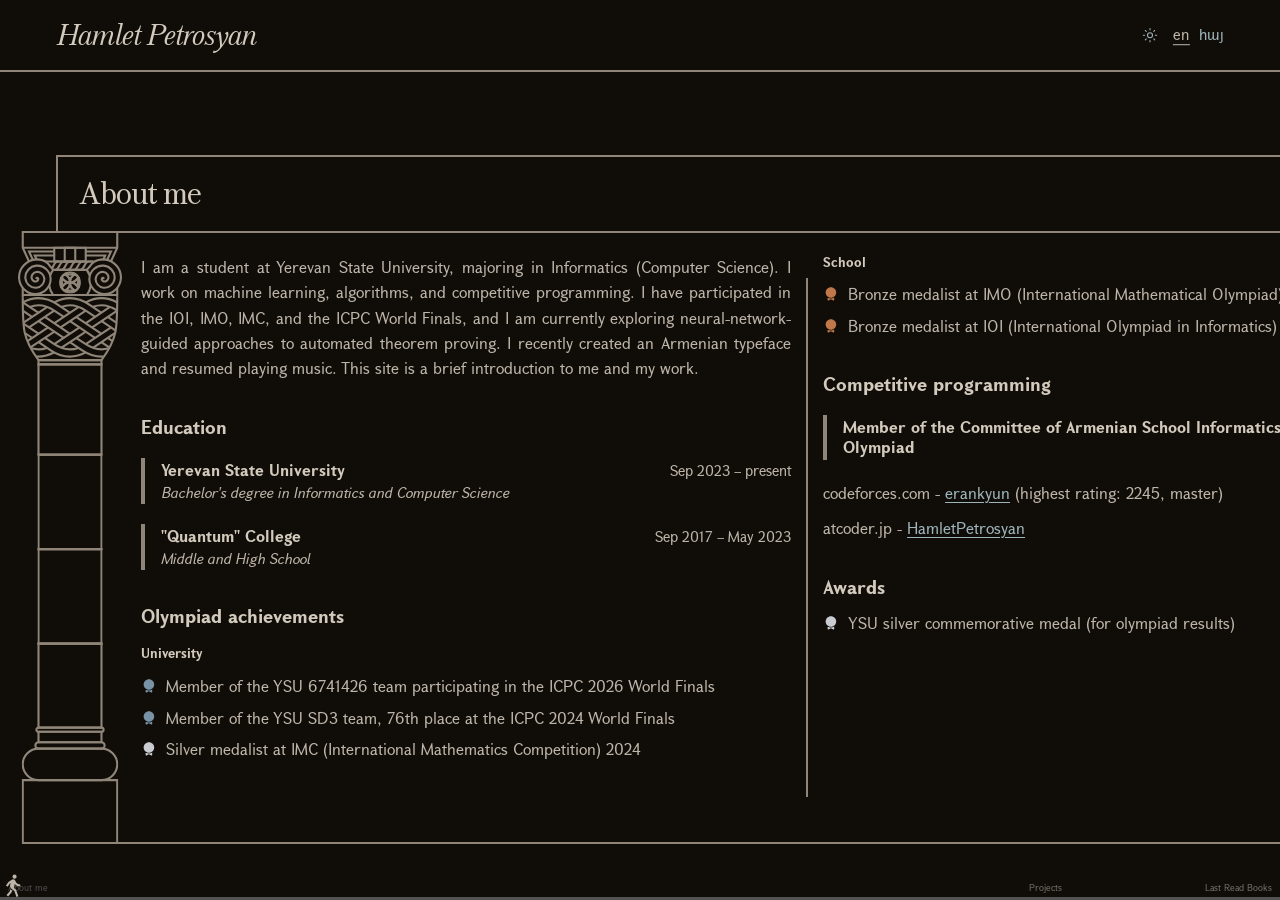
==== en/index.html @ bf43d692 "Deploy website 2026-11-23" ====
<!doctype html>
<html lang="en">
  <head>
    <meta charset="utf-8">
    <meta name="viewport" content="width=device-width, initial-scale=1">
    <meta name="theme-color" content="#100C08">
    <meta
      name="description"
      content="The personal website of Hamlet Petrosyan."
    >
    <title>Hamlet Petrosyan</title>
    <script>
      (() => {
        let theme = "dark";
        try {
          if (localStorage.getItem("theme") === "light") theme = "light";
        } catch {
          // Storage can be unavailable in private or restricted contexts.
        }
        document.documentElement.dataset.theme = theme;
        document
          .querySelector('meta[name="theme-color"]')
          ?.setAttribute("content", theme === "light" ? "#F4EFE6" : "#100C08");
      })();
    </script>
    <link rel="stylesheet" href="../styles.css?v=1263e4d17e">
  </head>
  <body>
    <header class="masthead">
      <h1 class="masthead__name">Hamlet Petrosyan</h1>
      <div class="masthead__tools">
        <button
          class="theme-toggle"
          type="button"
          data-theme-toggle
          aria-label="Switch to light mode"
          aria-pressed="false"
        >
          <svg class="theme-toggle__sun" viewBox="0 0 24 24" aria-hidden="true" focusable="false">
            <circle cx="12" cy="12" r="3.75"></circle>
            <path d="M12 2v2M12 20v2M4.93 4.93l1.41 1.41M17.66 17.66l1.41 1.41M2 12h2M20 12h2M4.93 19.07l1.41-1.41M17.66 6.34l1.41-1.41"></path>
          </svg>
          <svg class="theme-toggle__moon" viewBox="0 0 24 24" aria-hidden="true" focusable="false">
            <path d="M20 15.5A8.5 8.5 0 0 1 8.5 4a8.5 8.5 0 1 0 11.5 11.5Z"></path>
          </svg>
        </button>
        <nav class="language-switcher" aria-label="Language">
          <a class="language-switcher__option" href="./" lang="en" aria-current="page">en</a>
          <a class="language-switcher__option" href="../hy/" lang="hy" aria-current="false">հայ</a>
        </nav>
      </div>
    </header>

    <main class="page-shell" id="page-scroll" tabindex="0" aria-label="Page sections">
      <div class="page-grid">
        <section class="panel panel--about" aria-labelledby="about-heading">
          <header class="panel__heading">
            <h2 id="about-heading" tabindex="-1">About me</h2>
          </header>
          <div class="panel__body" data-pillar-body>
            <span class="panel__pillar" aria-hidden="true"></span>
            <div class="panel__copy"><p>I am a student at Yerevan State University, majoring in Informatics (Computer Science). I work on machine learning, algorithms, and competitive programming. I have participated in the IOI, IMO, IMC, and the ICPC World Finals, and I am currently exploring neural-network-guided approaches to automated theorem proving. I recently created an Armenian typeface and resumed playing music. This site is a brief introduction to me and my work.</p>
<div class="heading-group"><h3 id="education">Education</h3>
<article class="entry">
  <div class="entry__main">
    <h3 class="entry__title">Yerevan State University</h3>
    <div class="entry__subtitle">Bachelor&#39;s degree in Informatics and Computer Science</div>
  </div>
  <div class="entry__period">Sep 2023 – present</div>
</article></div>
<article class="entry">
  <div class="entry__main">
    <h3 class="entry__title">&quot;Quantum&quot; College</h3>
    <div class="entry__subtitle">Middle and High School</div>
  </div>
  <div class="entry__period">Sep 2017 – May 2023</div>
</article>
<div class="heading-group"><h3 id="olympiad-achievements">Olympiad achievements</h3>
<h5 id="university">University</h5>
<ul class="medal-list"><li class="medal-list__item medal-list__item--blue">
  <svg class="medal-list__icon" viewBox="0 0 24 24" aria-hidden="true" focusable="false">
  <path fill="currentColor" d="M12 18c4.41 0 8-3.59 8-8s-3.59-8-8-8s-8 3.59-8 8s3.59 8 8 8"/>
  <path fill="currentColor" d="M7 17.48V21c0 .35.18.67.47.85s.66.2.97.04l3.55-1.78l3.55 1.78a.997.997 0 0 0 1.45-.89v-3.52c-1.43.96-3.15 1.52-5 1.52s-3.57-.56-5-1.52Z"/>
</svg>
  <span>Member of the YSU 6741426 team participating in the ICPC 2026 World Finals</span>
</li>
<li class="medal-list__item medal-list__item--blue">
  <svg class="medal-list__icon" viewBox="0 0 24 24" aria-hidden="true" focusable="false">
  <path fill="currentColor" d="M12 18c4.41 0 8-3.59 8-8s-3.59-8-8-8s-8 3.59-8 8s3.59 8 8 8"/>
  <path fill="currentColor" d="M7 17.48V21c0 .35.18.67.47.85s.66.2.97.04l3.55-1.78l3.55 1.78a.997.997 0 0 0 1.45-.89v-3.52c-1.43.96-3.15 1.52-5 1.52s-3.57-.56-5-1.52Z"/>
</svg>
  <span>Member of the YSU SD3 team, 76th place at the ICPC 2024 World Finals</span>
</li>
<li class="medal-list__item medal-list__item--silver">
  <svg class="medal-list__icon" viewBox="0 0 24 24" aria-hidden="true" focusable="false">
  <path fill="currentColor" d="M12 18c4.41 0 8-3.59 8-8s-3.59-8-8-8s-8 3.59-8 8s3.59 8 8 8"/>
  <path fill="currentColor" d="M7 17.48V21c0 .35.18.67.47.85s.66.2.97.04l3.55-1.78l3.55 1.78a.997.997 0 0 0 1.45-.89v-3.52c-1.43.96-3.15 1.52-5 1.52s-3.57-.56-5-1.52Z"/>
</svg>
  <span>Silver medalist at IMC (International Mathematics Competition) 2024</span>
</li></ul></div>
<div class="heading-group"><h5 id="school">School</h5>
<ul class="medal-list"><li class="medal-list__item medal-list__item--bronze">
  <svg class="medal-list__icon" viewBox="0 0 24 24" aria-hidden="true" focusable="false">
  <path fill="currentColor" d="M12 18c4.41 0 8-3.59 8-8s-3.59-8-8-8s-8 3.59-8 8s3.59 8 8 8"/>
  <path fill="currentColor" d="M7 17.48V21c0 .35.18.67.47.85s.66.2.97.04l3.55-1.78l3.55 1.78a.997.997 0 0 0 1.45-.89v-3.52c-1.43.96-3.15 1.52-5 1.52s-3.57-.56-5-1.52Z"/>
</svg>
  <span>Bronze medalist at IMO (International Mathematical Olympiad) 2024</span>
</li>
<li class="medal-list__item medal-list__item--bronze">
  <svg class="medal-list__icon" viewBox="0 0 24 24" aria-hidden="true" focusable="false">
  <path fill="currentColor" d="M12 18c4.41 0 8-3.59 8-8s-3.59-8-8-8s-8 3.59-8 8s3.59 8 8 8"/>
  <path fill="currentColor" d="M7 17.48V21c0 .35.18.67.47.85s.66.2.97.04l3.55-1.78l3.55 1.78a.997.997 0 0 0 1.45-.89v-3.52c-1.43.96-3.15 1.52-5 1.52s-3.57-.56-5-1.52Z"/>
</svg>
  <span>Bronze medalist at IOI (International Olympiad in Informatics) 2023</span>
</li></ul></div>
<div class="heading-group"><h3 id="competitive-programming">Competitive programming</h3>
<article class="entry">
  <div class="entry__main">
    <h3 class="entry__title">Member of the Committee of Armenian School Informatics Olympiad</h3>
    
  </div>
  <div class="entry__period">Sep 2024 – present</div>
</article></div>
<p>codeforces.com - <a href="https://codeforces.com/profile/erankyun">erankyun</a> (highest rating: 2245, master)</p>
<p>atcoder.jp - <a href="https://atcoder.jp/users/HamletPetrosyan">HamletPetrosyan</a></p>
<div class="heading-group"><h3 id="awards">Awards</h3>
<ul class="medal-list"><li class="medal-list__item medal-list__item--silver">
  <svg class="medal-list__icon" viewBox="0 0 24 24" aria-hidden="true" focusable="false">
  <path fill="currentColor" d="M12 18c4.41 0 8-3.59 8-8s-3.59-8-8-8s-8 3.59-8 8s3.59 8 8 8"/>
  <path fill="currentColor" d="M7 17.48V21c0 .35.18.67.47.85s.66.2.97.04l3.55-1.78l3.55 1.78a.997.997 0 0 0 1.45-.89v-3.52c-1.43.96-3.15 1.52-5 1.52s-3.57-.56-5-1.52Z"/>
</svg>
  <span>YSU silver commemorative medal (for olympiad results)</span>
</li></ul></div></div>
          </div>
        </section>

        <section class="panel panel--projects" aria-labelledby="projects-heading">
          <header class="panel__heading">
            <h2 id="projects-heading" tabindex="-1">Projects</h2>
          </header>
          <div class="panel__body" data-pillar-body>
            <span class="panel__pillar" aria-hidden="true"></span>
            <div class="panel__copy"><div class="heading-group"><h4 id="academic">Academic</h4>
<article class="project-card project-card--static project-card--text-only">
  <span class="project-card__content">
    <span class="project-card__title">Accelerating Automated Theorem-Proving Programs with Neural Guidance</span>
    <span class="project-card__description">Ongoing research</span>
    
  </span></article></div>
<div class="heading-group"><h4 id="personal">Personal</h4>
<a class="project-card project-card--text-only" href="https://erankyun.github.io/Sharqayin/">
  <span class="project-card__content">
    <span class="project-card__title">&quot;Sharqayin&quot; Typeface</span>
    <span class="project-card__description">Armenian letters, numerals, and selected punctuation marks</span>
    <span class="project-card__specimen" style="font-family: &quot;Sharqayin&quot;">Շարքային Աա Բբ Գգ Դդ Եե Զզ Էէ Ըը 0123456789</span>
  </span></a></div>
<a class="project-card project-card--text-only" href="https://hamletpetrosyan.am/">
  <span class="project-card__content">
    <span class="project-card__title">This Website</span>
    <span class="project-card__description">Presenting myself, pillar sketching</span>
    
  </span></a></div>
          </div>
        </section>

        <section class="panel panel--lastread" aria-labelledby="lastread-heading">
          <header class="panel__heading">
            <h2 id="lastread-heading" tabindex="-1">Last Read Books</h2>
          </header>
          <div class="panel__body" data-pillar-body>
            <span class="panel__pillar" aria-hidden="true"></span>
            <div class="panel__copy"><ul class="book-list"><li class="book">
  <span class="book__title">Improv Wisdom</span>
  <span class="book__author">Patricia Ryan Madson</span>
  
</li>
<li class="book">
  <span class="book__title">The Other Classical Musics: Fifteen Great Traditions</span>
  <span class="book__author">Michael Church</span>
  <span class="book__status">(paused)</span>
</li>
<li class="book">
  <span class="book__title">We Need To Talk: How to Have Conversations that Matter</span>
  <span class="book__author">Celeste Headlee</span>
  
</li>
<li class="book">
  <span class="book__title">Nexus: A Brief History of Information Networks from the Stone...</span>
  <span class="book__author">Yuval Noah Harari</span>
  
</li>
<li class="book">
  <span class="book__title">Ashes of Our Fathers: Inside the Fall of Nagorno-Karabakh</span>
  <span class="book__author">Gabriel Gavin</span>
  
</li></ul></div>
          </div>
        </section>
      </div>
    </main>

    <div class="scroll-progress" id="scroll-progress">
      <div
        class="scroll-progress__sections"
        id="scroll-progress-sections"
        role="group"
        aria-label="Page sections"
      ></div>
      <span
        class="scroll-progress__track"
        id="scroll-progress-track"
        role="progressbar"
        aria-label="Reading progress"
        aria-valuemin="0"
        aria-valuemax="100"
        aria-valuenow="0"
      >
        <span class="scroll-progress__fill"></span>
      </span>
      <span class="scroll-progress__scrubber" aria-hidden="true"></span>
      <svg class="scroll-progress__walker" viewBox="0 0 24 24" aria-hidden="true" focusable="false">
        <path d="m7.617 8.712 3.205-2.328A2 2 0 0 1 12.065 6a2.62 2.62 0 0 1 2.427 1.82q.279.875.51 1.181A5 5 0 0 0 19 11v2a6.99 6.99 0 0 1-5.401-2.547l-.698 3.956 2.061 1.729 2.223 6.108-1.88.684-2.039-5.604-3.39-2.845a2 2 0 0 1-.714-1.904l.509-2.885-.677.492-2.127 2.928-1.618-1.176L7.6 8.7zM13.5 5.5a2 2 0 1 1 0-4 2 2 0 0 1 0 4m-2.97 13.181-3.214 3.83-1.532-1.285 2.975-3.546.746-2.18 1.791 1.5z" />
      </svg>
    </div>

    <script
      src="../scroll.js?v=1263e4d17e"
      data-pillar-assets="../pillar1/"
      type="module"
    ></script>
  </body>
</html>
---- styles.css ----
@font-face {
  font-family: "GHEA Mariam";
  src: url("./fonts/GHEAMariamReg.woff2") format("woff2");
  font-style: normal;
  font-weight: 400;
  font-display: swap;
}

@font-face {
  font-family: "GHEA Mariam";
  src: url("./fonts/GHEAMariamRIt.woff2") format("woff2");
  font-style: italic;
  font-weight: 400;
  font-display: swap;
}

@font-face {
  font-family: "GHEA Mariam";
  src: url("./fonts/GHEAMariamBld.woff2") format("woff2");
  font-style: normal;
  font-weight: 700;
  font-display: swap;
}

@font-face {
  font-family: "GHEA Mariam";
  src: url("./fonts/GHEAMariamBlit.woff2") format("woff2");
  font-style: italic;
  font-weight: 700;
  font-display: swap;
}

@font-face {
  font-family: "Mardoto";
  src: url("./fonts/Mardoto-Regular.woff2") format("woff2");
  font-style: normal;
  font-weight: 400;
  font-display: swap;
}

@font-face {
  font-family: "Mardoto";
  src: url("./fonts/Mardoto-Italic.woff2") format("woff2");
  font-style: italic;
  font-weight: 400;
  font-display: swap;
}

@font-face {
  font-family: "Mardoto";
  src: url("./fonts/Mardoto-Bold.woff2") format("woff2");
  font-style: normal;
  font-weight: 700;
  font-display: swap;
}

@font-face {
  font-family: "Mardoto";
  src: url("./fonts/Mardoto-BoldItalic.woff2") format("woff2");
  font-style: italic;
  font-weight: 700;
  font-display: swap;
}

@font-face {
  font-family: "Iosevka Etoile";
  src: url("./fonts/IosevkaEtoile-Light.woff2") format("woff2");
  font-style: normal;
  font-weight: 300;
  font-display: swap;
}

@font-face {
  font-family: "Iosevka Etoile";
  src: url("./fonts/IosevkaEtoile-LightItalic.woff2") format("woff2");
  font-style: italic;
  font-weight: 300;
  font-display: swap;
}

@font-face {
  font-family: "Iosevka Etoile";
  src: url("./fonts/IosevkaEtoile-Bold.woff2") format("woff2");
  font-style: normal;
  font-weight: 700;
  font-display: swap;
}

@font-face {
  font-family: "Iosevka Etoile";
  src: url("./fonts/IosevkaEtoile-BoldItalic.woff2") format("woff2");
  font-style: italic;
  font-weight: 700;
  font-display: swap;
}

@font-face {
  font-family: "GHEA Grapalat";
  src: url("./fonts/GHEAGrapalat-Regular.woff2") format("woff2");
  font-style: normal;
  font-weight: 400;
  font-display: swap;
}

@font-face {
  font-family: "GHEA Grapalat";
  src: url("./fonts/GHEAGrapalat-Italic.woff2") format("woff2");
  font-style: italic;
  font-weight: 400;
  font-display: swap;
}

@font-face {
  font-family: "GHEA Grapalat";
  src: url("./fonts/GHEAGrapalat-Bold.woff2") format("woff2");
  font-style: normal;
  font-weight: 700;
  font-display: swap;
}

@font-face {
  font-family: "GHEA Grapalat";
  src: url("./fonts/GHEAGrapalat-BoldItalic.woff2") format("woff2");
  font-style: italic;
  font-weight: 700;
  font-display: swap;
}

@font-face {
  font-family: "Sharqayin";
  src: url("./fonts/Sharqayin-Regular-VF.woff2") format("woff2");
  font-style: normal;
  font-weight: 400 900;
  font-display: swap;
}

:root {
  color-scheme: dark;
  --color-background: #100c08;
  --color-text: #bdb5a9;
  --color-heading: #d2cabc;
  --color-structure: #8f8578;
  --color-link: #9db4ba;
  --color-accent: #d6a56d;
  --color-muted: #535353;
  --medal-gold: #d6a56d;
  --medal-silver: #c9cdd1;
  --medal-bronze: #c0784b;
  --medal-blue: #7893a6;
  --border-width: 2px;
  --masthead-height: clamp(4.5rem, 5vw, 5.15rem);
  --progress-area-height: 3.5rem;
  --progress-track-height: 3px;
  --column-gap: clamp(1.5rem, 2.5vw, 2.75rem);
  --pillar-copy-gap: clamp(0.75rem, 1.5vw, 1.25rem);
  --page-width: 1720px;
  --body-font: "GHEA Mariam", "Times New Roman", Georgia, serif;
  --content-font: "GHEA Grapalat", "Mardoto", serif;
}

:root[data-theme="light"] {
  color-scheme: light;
  --color-background: #f4efe6;
  --color-text: #3a332b;
  --color-heading: #211b16;
  --color-structure: #8b7e6b;
  --color-link: #386b78;
  --color-accent: #8a5b28;
  --color-muted: #756a5c;
  --medal-gold: #a56b22;
  --medal-silver: #7d8588;
  --medal-bronze: #9a5c32;
  --medal-blue: #3e7380;
}


*,
*::before,
*::after {
  box-sizing: border-box;
}

html {
  min-width: 320px;
  background: var(--color-background);
  scroll-behavior: smooth;
}

body {
  min-width: 320px;
  min-height: 100vh;
  margin: 0;
  background: var(--color-background);
  color: var(--color-text);
  font-family: var(--body-font);
  font-size: clamp(1.1rem, 1.3vw, 1.38rem);
  font-weight: 400;
  line-height: 1.48;
  text-rendering: optimizeLegibility;
}

::selection {
  background: var(--color-accent);
  color: var(--color-background);
}

.masthead {
  position: relative;
  display: flex;
  min-height: var(--masthead-height);
  height: var(--masthead-height);
  align-items: center;
  justify-content: flex-start;
  padding: 0 1rem;
  border-bottom: var(--border-width) solid var(--color-structure);
}

.masthead__name {
  margin: 0;
  color: var(--color-heading);
  font-size: clamp(1.7rem, 2.25vw, 2.2rem);
  font-style: italic;
  font-weight: 400;
  letter-spacing: -0.035em;
  line-height: 1.15;
  text-align: left;
}

.masthead__tools {
  position: absolute;
  top: 50%;
  right: clamp(1.1rem, 4.4vw, 4.75rem);
  display: flex;
  align-items: center;
  gap: 0.9rem;
  transform: translateY(-50%);
}

.language-switcher {
  display: flex;
  align-items: center;
  gap: 0.55rem;
  font-family: var(--content-font);
  font-size: 0.95rem;
  font-weight: 400;
  line-height: 1;
}

.theme-toggle {
  display: inline-flex;
  width: 1.1rem;
  height: 1.1rem;
  align-items: center;
  justify-content: center;
  padding: 0;
  border: 0;
  background: none;
  color: var(--color-link);
  cursor: pointer;
}

.theme-toggle:hover {
  color: var(--color-heading);
}

.theme-toggle:focus-visible {
  outline: 1px solid var(--color-accent);
  outline-offset: 3px;
}

.theme-toggle svg {
  width: 1rem;
  height: 1rem;
}

.theme-toggle__sun,
.theme-toggle__moon {
  fill: none;
  stroke: currentColor;
  stroke-linecap: round;
  stroke-linejoin: round;
  stroke-width: 1.6;
}

.theme-toggle__sun {
  display: block;
}

.theme-toggle__moon {
  display: none;
  fill: currentColor;
  stroke: none;
}

:root[data-theme="light"] .theme-toggle__sun {
  display: none;
}

:root[data-theme="light"] .theme-toggle__moon {
  display: block;
}

.language-switcher__option {
  color: var(--color-link);
  opacity: 1;
  text-decoration: none;
}

.language-switcher__option[aria-current="page"] {
  color: var(--color-text);
  opacity: 1;
  text-decoration: underline;
  text-underline-offset: 0.28em;
}

.language-switcher__option:hover {
  color: var(--color-text);
  opacity: 1;
  text-decoration: underline;
  text-underline-offset: 0.28em;
}

.page-shell {
  width: 100%;
  margin: 0;
  padding: 2rem 1rem calc(var(--progress-area-height) + 1rem);
  overflow: visible;
}

.page-grid {
  display: block;
  width: 100%;
  height: auto;
}

.panel {
  position: relative;
  min-width: 0;
  width: 100%;
  height: auto;
  margin: 0 0 clamp(2.5rem, 6vw, 4rem);
  border: var(--pillar-line-width, var(--border-width)) solid var(--color-structure);
  border-left: 0;
  border-bottom: 0;
  isolation: isolate;
}

.panel--about {
  grid-area: about;
}

.panel--projects {
  grid-area: projects;
}

.panel__heading {
  flex: 0 0 auto;
  padding: clamp(1rem, 1.5vw, 1.4rem) clamp(1.15rem, 1.6vw, 1.55rem);
  padding-bottom: calc(
    clamp(1rem, 1.5vw, 1.4rem) + var(--pillar-line-width, var(--border-width))
  );
  border-left: var(--pillar-line-width, var(--border-width)) solid var(--color-structure);
}

.panel__heading h2 {
  margin: 0;
  color: var(--color-heading);
  font-size: clamp(1.8rem, 2.35vw, 2.5rem);
  font-weight: 400;
  letter-spacing: -0.035em;
  line-height: 1.12;
}

.panel__body {
  position: relative;
  min-height: 0;
  padding: clamp(1.25rem, 1.8vw, 1.8rem);
}

.panel__body::before,
.panel__body::after {
  position: absolute;
  z-index: 1;
  right: 0;
  left: 0;
  height: var(--pillar-line-width, var(--border-width));
  background: var(--color-structure);
  content: "";
  pointer-events: none;
}

.panel__body::before {
  top: 0;
}

.panel__body::after {
  bottom: 0;
}

.panel__pillar {
  position: absolute;
  z-index: 2;
  top: 0;
  left: clamp(-2.75rem, -3vw, -1.5rem);
  width: clamp(6.5rem, 7.5vw, 7.7rem);
  height: 0;
  pointer-events: none;
}

.panel__pillar-svg {
  display: block;
  width: 100%;
  height: 100%;
  color: var(--color-structure);
}

.panel__copy {
  position: relative;
  z-index: 3;
  margin-inline-start: 0;
  width: auto;
  max-width: none;
  height: auto;
  font-family: var(--content-font);
  font-size: 0.9em;
  font-weight: 400;
  line-height: 1.6;
  column-count: 1;
  column-width: auto;
  column-gap: 0;
  column-fill: auto;
}

.panel__body.has-pillar .panel__copy {
  margin-inline-start: var(--pillar-copy-offset, clamp(4.2rem, 5vw, 5.2rem));
}

.panel__copy--measure {
  position: absolute !important;
  z-index: -1 !important;
  top: 0 !important;
  left: -100000px !important;
  display: block !important;
  height: auto !important;
  min-height: 0 !important;
  max-width: none !important;
  margin: 0 !important;
  column-count: 1 !important;
  column-width: auto !important;
  column-gap: 0 !important;
  column-fill: auto !important;
  visibility: hidden !important;
  pointer-events: none !important;
}

.panel__copy p {
  margin: 0 0 0.65em;
  text-align: justify;
  text-indent: 0;
  text-justify: inter-word;
  hyphens: auto;
}

.heading-group {
  break-inside: avoid;
}

.panel__copy > :is(h2, h3, h4, h5, h6),
.panel__copy > .heading-group > :is(h2, h3, h4, h5, h6) {
  margin: 1.35em 0 0.45em;
  color: var(--color-heading);
  line-height: 1.2;
  break-after: avoid;
  break-inside: avoid;
}

.panel__copy strong {
  color: var(--color-heading);
}

.panel__copy > :is(h2, h3),
.panel__copy > .heading-group > :is(h2, h3) {
  margin-top: 1.9em;
}

.panel__copy > :is(h2, h3, h4, h5, h6):first-child,
.panel__copy > .heading-group:first-child > :is(h2, h3, h4, h5, h6) {
  margin-top: 0;
}

.panel__copy p:last-child {
  margin-bottom: 0;
}

.entry {
  display: grid;
  grid-template-columns: minmax(0, 1fr) auto;
  gap: 1rem 2rem;
  margin: 1.25rem 0;
  padding: 0.1rem 0 0.1rem 1rem;
  border-left: 4px solid var(--color-structure);
  break-inside: avoid;
}

.entry__main {
  min-width: 0;
}

.entry__title {
  margin: 0;
  color: var(--color-heading);
  font-size: 1em;
  font-weight: 700;
  line-height: 1.3;
}

.entry__subtitle {
  margin-top: 0.15rem;
  font-size: 0.9em;
  font-style: italic;
  font-weight: 300;
  line-height: 1.4;
}

.entry__period {
  font-size: 0.92em;
  font-weight: 300;
  line-height: 1.4;
  text-align: right;
  white-space: nowrap;
}

.project-card {
  display: grid;
  grid-template-columns: 8rem minmax(0, 1fr);
  gap: 1.25rem;
  align-items: start;
  margin: 1.15rem 0;
  padding: 1rem;
  border: 1px solid var(--color-structure);
  color: var(--color-text);
  text-decoration: none;
  break-inside: avoid;
}

.project-card--text-only {
  grid-template-columns: minmax(0, 1fr);
}

a.project-card {
  cursor: pointer;
  transition: border-color 150ms ease;
}

a.project-card:hover {
  border-color: var(--color-accent);
}

a.project-card:hover .project-card__title {
  color: var(--color-accent);
}

a.project-card:focus-visible {
  outline: 2px solid var(--color-accent);
  outline-offset: 3px;
}

.project-card__media {
  display: flex;
  width: 100%;
  aspect-ratio: 4 / 5;
  align-items: center;
  justify-content: center;
  overflow: hidden;
  border: 1px solid var(--color-structure);
}

.project-card__image {
  display: block;
  width: 100%;
  height: 100%;
  object-fit: cover;
}

.project-card__content {
  display: block;
  min-width: 0;
}

.project-card__title {
  display: block;
  color: var(--color-heading);
  font-size: 1.15em;
  font-weight: 700;
  line-height: 1.3;
  transition: color 150ms ease;
}

.project-card__description {
  display: block;
  margin-top: 0.55rem;
  font-size: 0.92em;
  line-height: 1.45;
}

.project-card__specimen {
  display: block;
  margin-top: 0.8rem;
  padding-top: 0.65rem;
  border-top: 1px solid var(--color-structure);
  color: var(--color-heading);
  font-size: clamp(1.2em, 2.8vw, 1.65em);
  font-weight: 500;
  line-height: 1.35;
  overflow-wrap: anywhere;
}

.book-list {
  margin: 0.8em 0;
  padding-left: 1.2em;
}

.book {
  margin: 0.75rem 0;
  break-inside: avoid;
}

.book__title {
  display: block;
  color: var(--color-heading);
  font-weight: 700;
  line-height: 1.3;
}

.book__author {
  display: block;
  margin-top: 0.15rem;
  font-size: 0.92em;
  font-style: italic;
  line-height: 1.4;
}

.book__status {
  display: block;
  margin-top: 0.1rem;
  color: var(--color-muted);
  font-size: 0.82em;
  line-height: 1.4;
}

.medal-list {
  display: grid;
  gap: 0.5em;
  margin: 0.8em 0;
  padding: 0;
  list-style: none;
}

.medal-list__item {
  display: grid;
  grid-template-columns: 1em minmax(0, 1fr);
  gap: 0.6em;
  align-items: start;
  line-height: 1.5;
}

.medal-list__icon {
  display: block;
  width: 1em;
  height: 1em;
  margin-top: 0.26em;
  color: var(--medal-blue);
}

.medal-list__item--gold .medal-list__icon {
  color: var(--medal-gold);
}

.medal-list__item--silver .medal-list__icon {
  color: var(--medal-silver);
}

.medal-list__item--bronze .medal-list__icon {
  color: var(--medal-bronze);
}

.medal-list__item--blue .medal-list__icon {
  color: var(--medal-blue);
}

@media (max-width: 36rem) {
  .entry {
    grid-template-columns: 1fr;
  }

  .entry__period {
    margin-top: 0.15rem;
    text-align: left;
  }
}

.accent {
  color: var(--color-accent);
  font-style: italic;
}

a {
  color: var(--color-link);
  text-decoration-thickness: 0.07em;
  text-underline-offset: 0.16em;
}

a:hover {
  color: var(--color-text);
}

a:focus-visible {
  border-radius: 1px;
  outline: 2px solid var(--color-accent);
  outline-offset: 4px;
}

@media (min-width: 700px) {
  html,
  body {
    height: 100vh;
    height: 100dvh;
    min-height: 0;
    overflow: hidden;
  }

  body {
    display: flex;
    flex-direction: column;
  }

  .masthead {
    flex: 0 0 var(--masthead-height);
    height: var(--masthead-height);
    min-height: 0;
    padding-inline: clamp(1.1rem, 4.4vw, 4.75rem);
  }

  .page-shell {
    flex: 0 0 calc(100dvh - var(--masthead-height) - var(--progress-area-height));
    width: 100vw;
    max-width: none;
    height: calc(100dvh - var(--masthead-height) - var(--progress-area-height));
    min-height: 0;
    margin: 0;
    padding: clamp(1.5rem, 2.8vw, 2.75rem) clamp(1.1rem, 4.4vw, 4.75rem) 0;
    overflow-x: auto;
    overflow-y: hidden;
    overscroll-behavior-x: contain;
    scrollbar-width: none;
    outline: none;
  }

  .page-shell::-webkit-scrollbar {
    display: none;
  }

  .page-grid {
    display: flex;
    width: max-content;
    height: 100%;
    align-items: flex-end;
    gap: clamp(2.5rem, 4vw, 4rem);
  }

  .panel {
    display: flex;
    flex-direction: column;
    flex: 0 0 var(--panel-width, 100vw);
    width: var(--panel-width, 100vw);
    height: auto;
    min-width: 0;
    min-height: 0;
    margin: 0;
    overflow: visible;
  }

  .panel__body {
    flex: 1 1 auto;
    min-height: 0;
  }

  .panel__copy {
    height: 100%;
    max-width: none;
    column-count: 1;
    column-width: 65ch;
    column-gap: var(--column-gap);
    column-fill: auto;
    background-image: linear-gradient(
      to right,
      transparent calc(var(--divider-offset) - 1px),
      var(--color-structure) calc(var(--divider-offset) - 1px),
      var(--color-structure) calc(var(--divider-offset) + 1px),
      transparent calc(var(--divider-offset) + 1px)
    );
    background-position: 0 center;
    background-repeat: repeat-x;
    background-size: var(--column-step) calc(100% - 3rem);
  }

  .panel__copy > h3,
  .panel__copy > blockquote,
  .panel__copy > ul,
  .panel__copy > ol,
  .panel__copy > pre {
    break-inside: avoid;
  }
}

@media (max-width: 699px) {
  html,
  body {
    height: auto;
    min-height: 100vh;
    overflow-x: hidden;
    overflow-y: auto;
  }

  body {
    font-size: 1.08rem;
    line-height: 1.45;
  }

  .project-card {
    grid-template-columns: 6.5rem minmax(0, 1fr);
    gap: 1rem;
    padding: 0.85rem;
  }

  .project-card--text-only {
    grid-template-columns: minmax(0, 1fr);
  }

  .scroll-progress__sections {
    display: none;
  }

  .page-shell {
    height: auto;
    overflow: visible;
    padding: 2rem 1rem calc(var(--progress-area-height) + 1rem);
  }

  .page-grid {
    display: block;
    width: 100%;
    height: auto;
  }

  .panel {
    display: block;
    width: 100%;
    height: auto;
    min-width: 0;
    margin-bottom: clamp(2.5rem, 7vw, 4rem);
    overflow: visible;
  }

  .panel__body {
    display: block;
    height: auto;
    min-height: 0;
  }

  .panel__copy {
    width: auto;
    height: auto;
    max-width: 50rem;
    column-count: 1;
    column-width: auto;
    column-gap: 0;
    column-fill: balance;
  }

  .panel__heading {
    padding: 0.9rem 1rem;
  }

  .panel__heading h2 {
    font-size: 1.8rem;
  }

  .panel__body {
    padding: 1.15rem 0.9rem 1.35rem;
  }

  .panel__pillar {
    left: -0.7rem;
    width: 4.2rem;
  }

  .panel__body.has-pillar .panel__copy {
    margin-inline-start: var(--pillar-copy-offset, 4.25rem);
  }
}

@media (max-width: 23rem) {
  .masthead__name {
    font-size: 1.4rem;
  }

  .project-card {
    grid-template-columns: 1fr;
  }

  .project-card__media {
    width: 6.5rem;
  }

  .masthead__tools {
    right: 0.75rem;
    gap: 0.65rem;
  }

  .language-switcher {
    gap: 0.35rem;
    font-size: 0.78rem;
  }

  .page-shell {
    padding-inline: 0.75rem;
  }

  .panel__body {
    padding-inline: 1rem;
  }

  .panel__pillar {
    left: -0.45rem;
    width: 3.3rem;
  }

  .panel__body.has-pillar .panel__copy {
    margin-inline-start: var(--pillar-copy-offset, 3.5rem);
    max-width: none;
  }
}

.scroll-progress {
  position: fixed;
  z-index: 1000;
  right: 0;
  bottom: 0;
  left: 0;
  height: var(--progress-area-height);
  color: var(--color-text);
  pointer-events: none;
}

.scroll-progress__sections {
  position: absolute;
  inset: 0;
  z-index: 1;
  pointer-events: none;
}

.scroll-progress__section {
  position: absolute;
  bottom: calc(var(--progress-track-height) + 5px);
  margin: 0;
  padding: 0;
  border: 0;
  background: none;
  transform: translateX(-50%);
  color: var(--color-text);
  opacity: 0.58;
  font-family: var(--content-font);
  font-size: clamp(0.58rem, 0.72vw, 0.72rem);
  font-weight: 300;
  line-height: 1;
  white-space: nowrap;
  cursor: pointer;
  pointer-events: auto;
  transition: color 120ms ease, opacity 120ms ease;
}

.scroll-progress__section:hover {
  opacity: 0.9;
}

.scroll-progress__section.is-under-walker {
  color: var(--color-muted);
  opacity: 0.95;
}

.scroll-progress__section:focus-visible {
  outline: 1px solid var(--color-accent);
  outline-offset: 2px;
}

.scroll-progress__scrubber {
  position: absolute;
  z-index: 0;
  inset: 0;
  cursor: pointer;
  pointer-events: auto;
}

.scroll-progress__track {
  position: absolute;
  z-index: 0;
  right: 0;
  bottom: 0;
  left: 0;
  height: var(--progress-track-height);
  background: var(--color-muted);
}

.scroll-progress__fill {
  position: absolute;
  inset: 0 auto 0 0;
  width: var(--scroll-progress, 0%);
  background: var(--color-accent);
}

.scroll-progress__walker {
  position: absolute;
  z-index: 2;
  bottom: calc(var(--progress-track-height) - 1px);
  left: var(--walker-x, 12px);
  width: 25px;
  height: 25px;
  overflow: visible;
  color: var(--color-text);
  transform: translateX(-50%);
  pointer-events: none;
}

.scroll-progress__walker path {
  fill: currentColor;
  stroke: none;
}

.scroll-progress__walker.is-walking {
  animation: walking 360ms ease-in-out infinite alternate;
}

@keyframes walking {
  from {
    transform: translateX(-50%) translateY(0) rotate(-4deg);
  }

  to {
    transform: translateX(-50%) translateY(-2px) rotate(4deg);
  }
}

@media (prefers-reduced-motion: reduce) {
  html {
    scroll-behavior: auto;
  }

  .scroll-progress__fill {
    transition: none;
  }

  .scroll-progress__walker.is-walking {
    animation: none;
  }
}
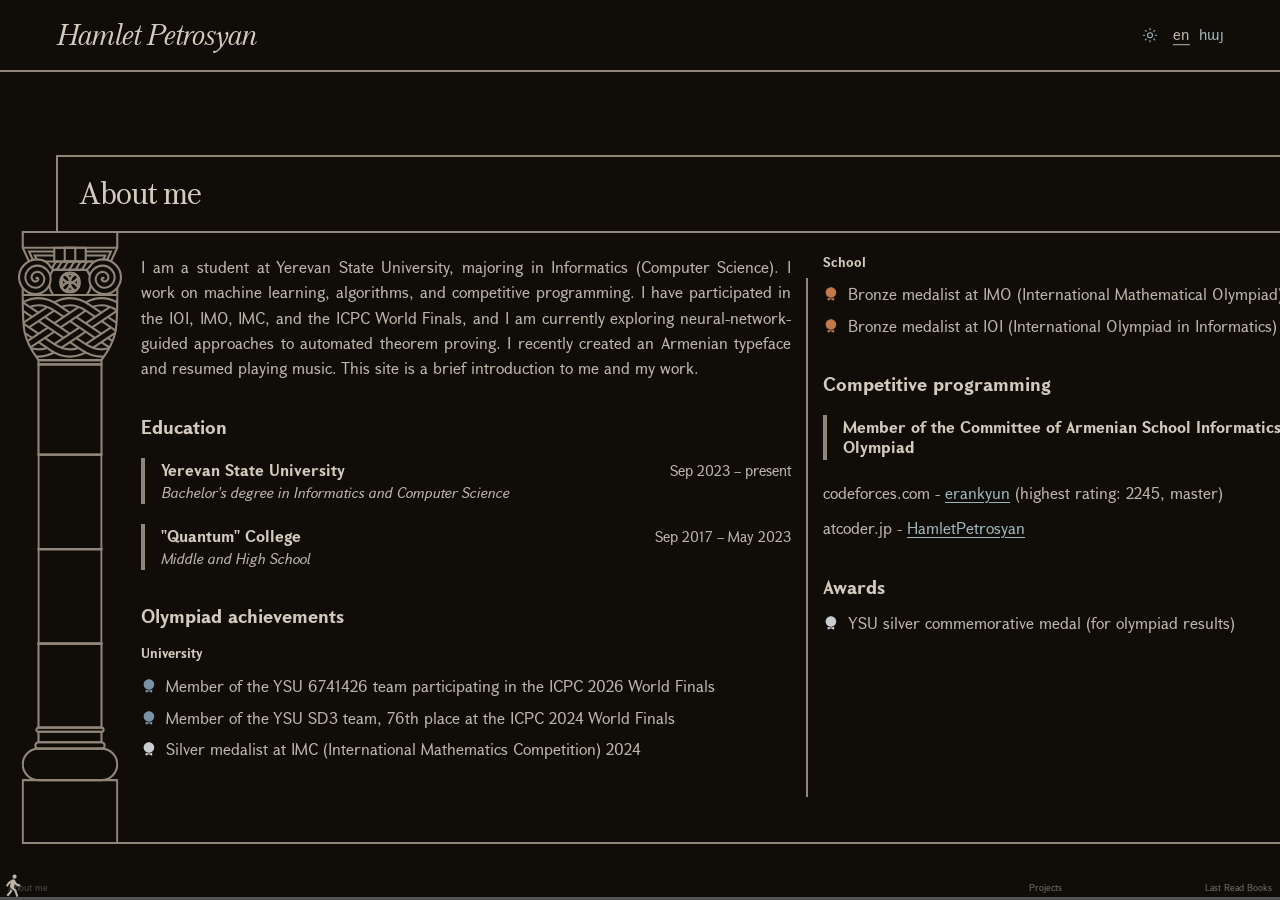
==== commit 13ff4c40: "Deploy website 2026-11-23" ====
--- a/en/index.html
+++ b/en/index.html
@@ -23,7 +23,7 @@
           ?.setAttribute("content", theme === "light" ? "#F4EFE6" : "#100C08");
       })();
     </script>
-    <link rel="stylesheet" href="../styles.css?v=1263e4d17e">
+    <link rel="stylesheet" href="../styles.css?v=b834e09687">
   </head>
   <body>
     <header class="masthead">
@@ -224,7 +224,7 @@
     </div>
 
     <script
-      src="../scroll.js?v=1263e4d17e"
+      src="../scroll.js?v=b834e09687"
       data-pillar-assets="../pillar1/"
       type="module"
     ></script>
--- a/styles.css
+++ b/styles.css
@@ -25,70 +25,6 @@
 @font-face {
   font-family: "GHEA Mariam";
   src: url("./fonts/GHEAMariamBlit.woff2") format("woff2");
-  font-style: italic;
-  font-weight: 700;
-  font-display: swap;
-}
-
-@font-face {
-  font-family: "Mardoto";
-  src: url("./fonts/Mardoto-Regular.woff2") format("woff2");
-  font-style: normal;
-  font-weight: 400;
-  font-display: swap;
-}
-
-@font-face {
-  font-family: "Mardoto";
-  src: url("./fonts/Mardoto-Italic.woff2") format("woff2");
-  font-style: italic;
-  font-weight: 400;
-  font-display: swap;
-}
-
-@font-face {
-  font-family: "Mardoto";
-  src: url("./fonts/Mardoto-Bold.woff2") format("woff2");
-  font-style: normal;
-  font-weight: 700;
-  font-display: swap;
-}
-
-@font-face {
-  font-family: "Mardoto";
-  src: url("./fonts/Mardoto-BoldItalic.woff2") format("woff2");
-  font-style: italic;
-  font-weight: 700;
-  font-display: swap;
-}
-
-@font-face {
-  font-family: "Iosevka Etoile";
-  src: url("./fonts/IosevkaEtoile-Light.woff2") format("woff2");
-  font-style: normal;
-  font-weight: 300;
-  font-display: swap;
-}
-
-@font-face {
-  font-family: "Iosevka Etoile";
-  src: url("./fonts/IosevkaEtoile-LightItalic.woff2") format("woff2");
-  font-style: italic;
-  font-weight: 300;
-  font-display: swap;
-}
-
-@font-face {
-  font-family: "Iosevka Etoile";
-  src: url("./fonts/IosevkaEtoile-Bold.woff2") format("woff2");
-  font-style: normal;
-  font-weight: 700;
-  font-display: swap;
-}
-
-@font-face {
-  font-family: "Iosevka Etoile";
-  src: url("./fonts/IosevkaEtoile-BoldItalic.woff2") format("woff2");
   font-style: italic;
   font-weight: 700;
   font-display: swap;
@@ -155,7 +91,7 @@
   --pillar-copy-gap: clamp(0.75rem, 1.5vw, 1.25rem);
   --page-width: 1720px;
   --body-font: "GHEA Mariam", "Times New Roman", Georgia, serif;
-  --content-font: "GHEA Grapalat", "Mardoto", serif;
+  --content-font: "GHEA Grapalat", Georgia, serif;
 }
 
 :root[data-theme="light"] {
@@ -412,6 +348,19 @@
   width: 100%;
   height: 100%;
   color: var(--color-structure);
+  animation: pillar-reveal 260ms ease-out both;
+}
+
+@keyframes pillar-reveal {
+  from {
+    opacity: 0;
+    transform: translateY(3px);
+  }
+
+  to {
+    opacity: 1;
+    transform: translateY(0);
+  }
 }
 
 .panel__copy {
@@ -1063,4 +1012,8 @@
   .scroll-progress__walker.is-walking {
     animation: none;
   }
-}
+
+  .panel__pillar-svg {
+    animation: none;
+  }
+}
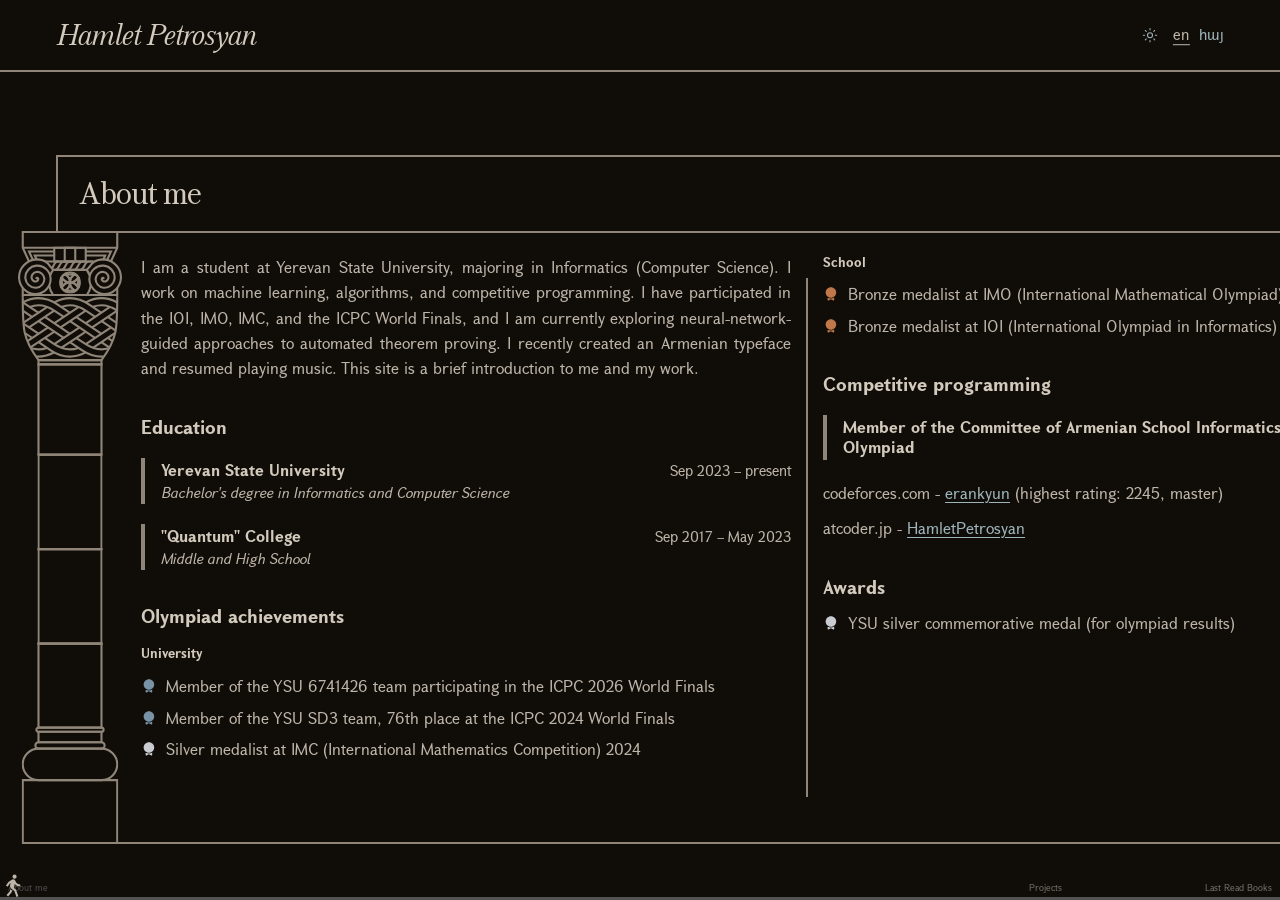
==== commit d36af915: "Deploy website 2026-11-23" ====
--- a/en/index.html
+++ b/en/index.html
@@ -11,19 +11,29 @@
     <title>Hamlet Petrosyan</title>
     <script>
       (() => {
+        const root = document.documentElement;
         let theme = "dark";
         try {
           if (localStorage.getItem("theme") === "light") theme = "light";
         } catch {
           // Storage can be unavailable in private or restricted contexts.
         }
-        document.documentElement.dataset.theme = theme;
+        root.dataset.theme = theme;
         document
           .querySelector('meta[name="theme-color"]')
           ?.setAttribute("content", theme === "light" ? "#F4EFE6" : "#100C08");
+
+        // Hide the name only when JavaScript can reveal it after the page loads.
+        root.classList.add("is-page-loading");
+        const revealName = () => root.classList.remove("is-page-loading");
+        if (document.readyState === "complete") {
+          revealName();
+        } else {
+          window.addEventListener("load", revealName, { once: true });
+        }
       })();
     </script>
-    <link rel="stylesheet" href="../styles.css?v=b834e09687">
+    <link rel="stylesheet" href="../styles.css?v=5197ec9661">
   </head>
   <body>
     <header class="masthead">
@@ -224,7 +234,7 @@
     </div>
 
     <script
-      src="../scroll.js?v=b834e09687"
+      src="../scroll.js?v=5197ec9661"
       data-pillar-assets="../pillar1/"
       type="module"
     ></script>
--- a/styles.css
+++ b/styles.css
@@ -160,6 +160,11 @@
   letter-spacing: -0.035em;
   line-height: 1.15;
   text-align: left;
+  transition: opacity 600ms ease-out;
+}
+
+html.is-page-loading .masthead__name {
+  opacity: 0;
 }
 
 .masthead__tools {
@@ -348,19 +353,6 @@
   width: 100%;
   height: 100%;
   color: var(--color-structure);
-  animation: pillar-reveal 260ms ease-out both;
-}
-
-@keyframes pillar-reveal {
-  from {
-    opacity: 0;
-    transform: translateY(3px);
-  }
-
-  to {
-    opacity: 1;
-    transform: translateY(0);
-  }
 }
 
 .panel__copy {
@@ -1013,7 +1005,7 @@
     animation: none;
   }
 
-  .panel__pillar-svg {
-    animation: none;
-  }
-}
+  .masthead__name {
+    transition: none;
+  }
+}
